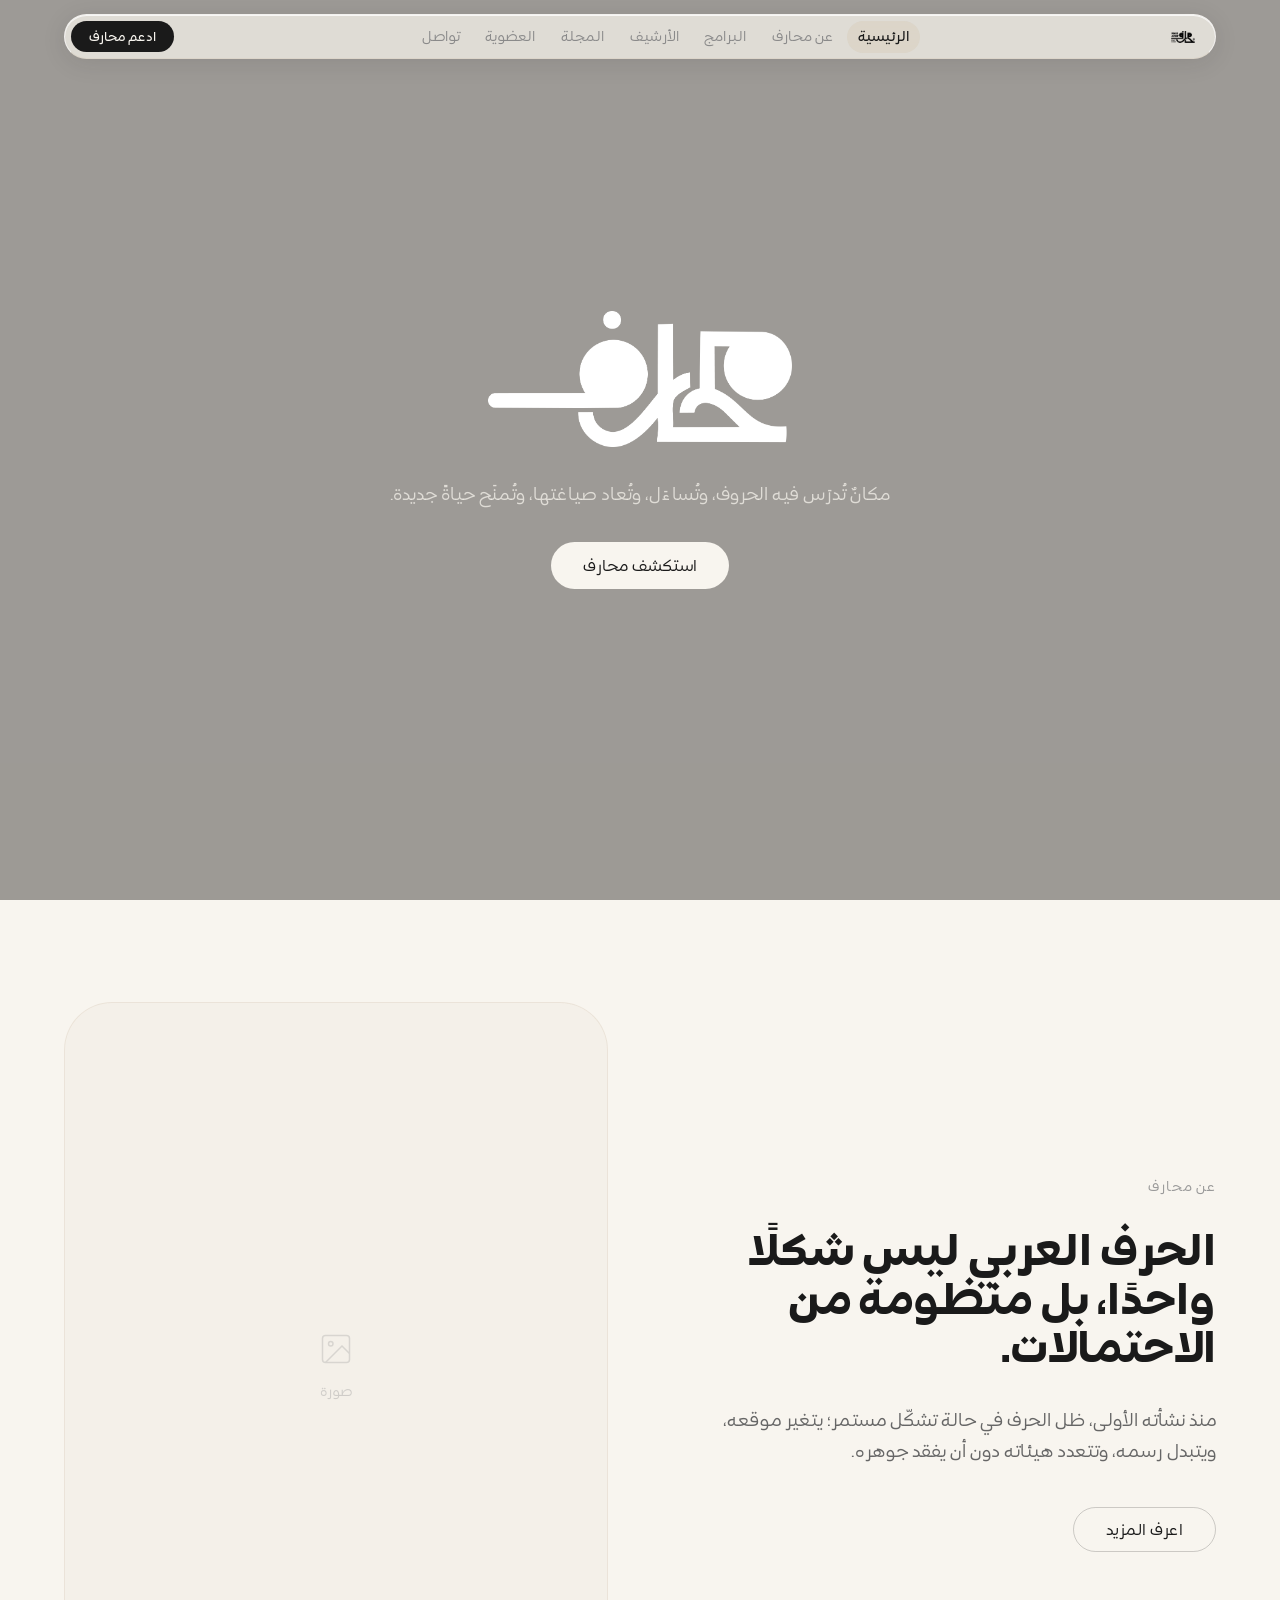
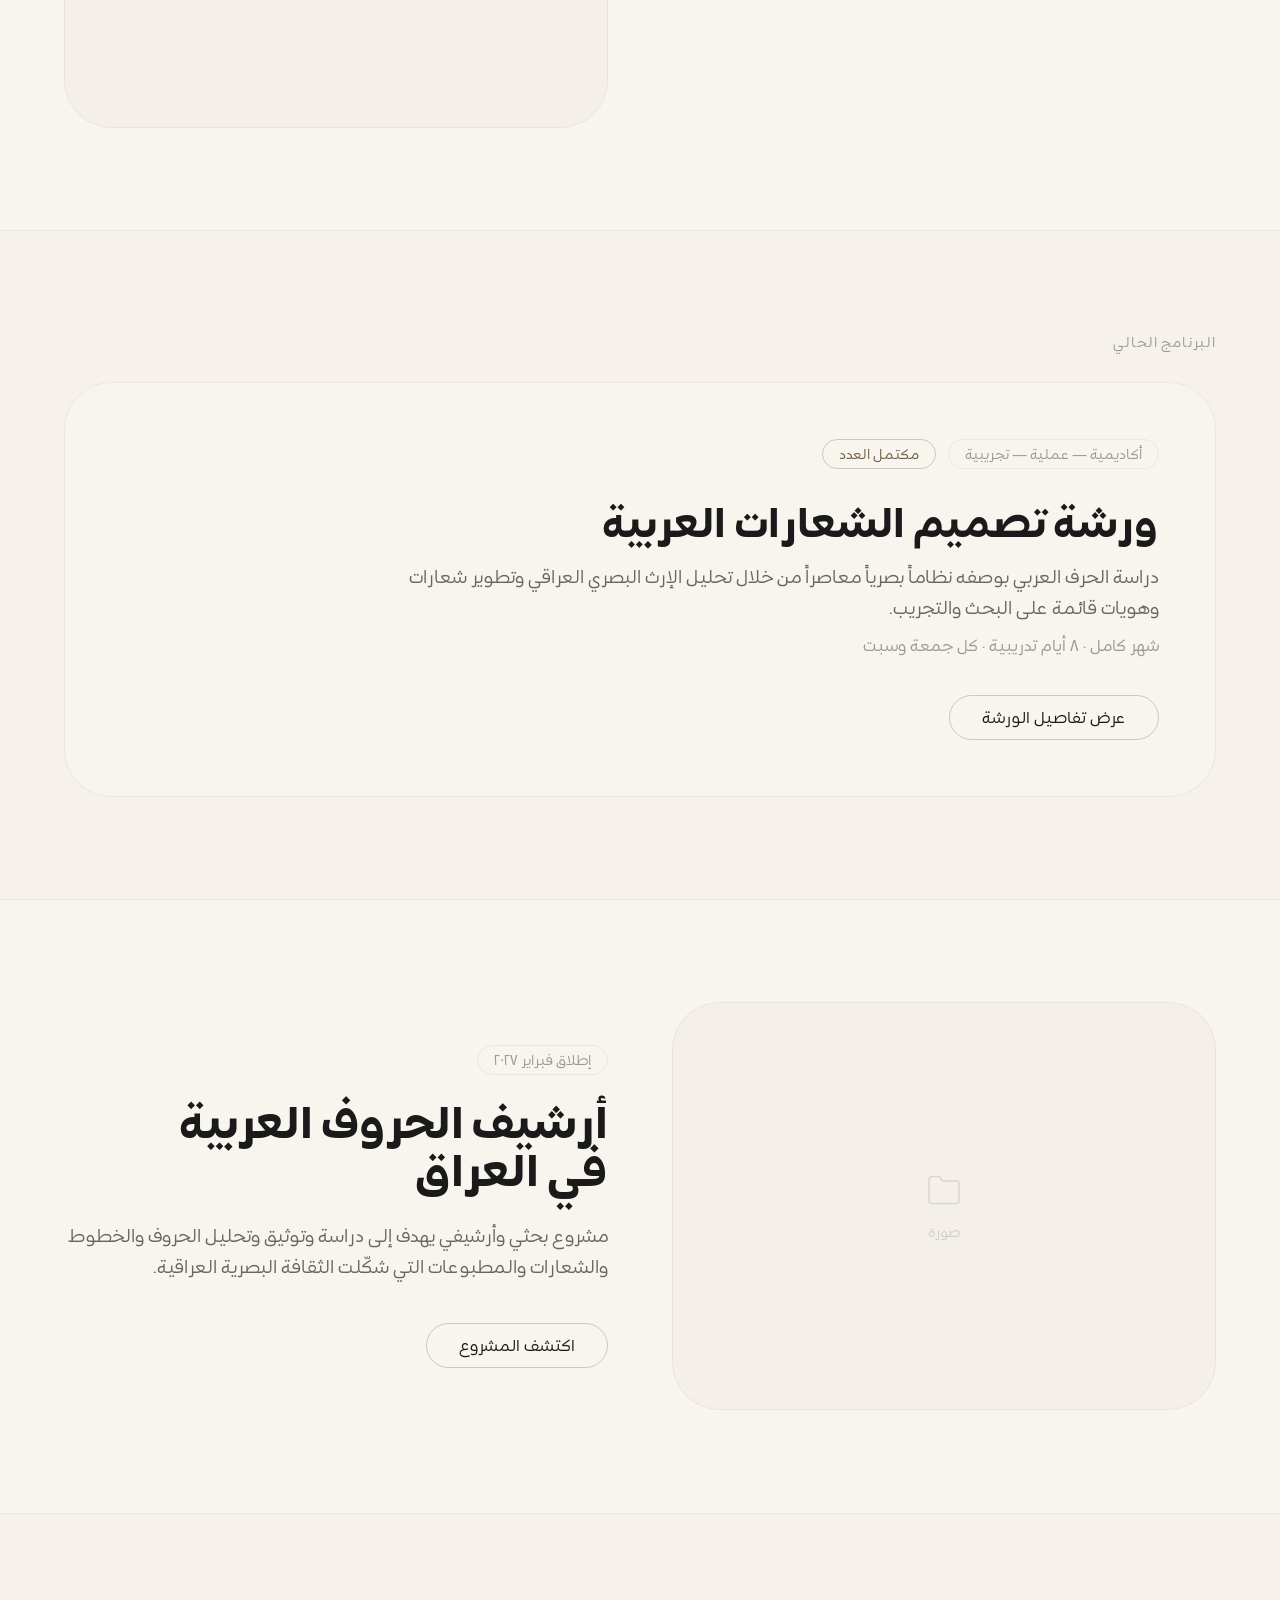
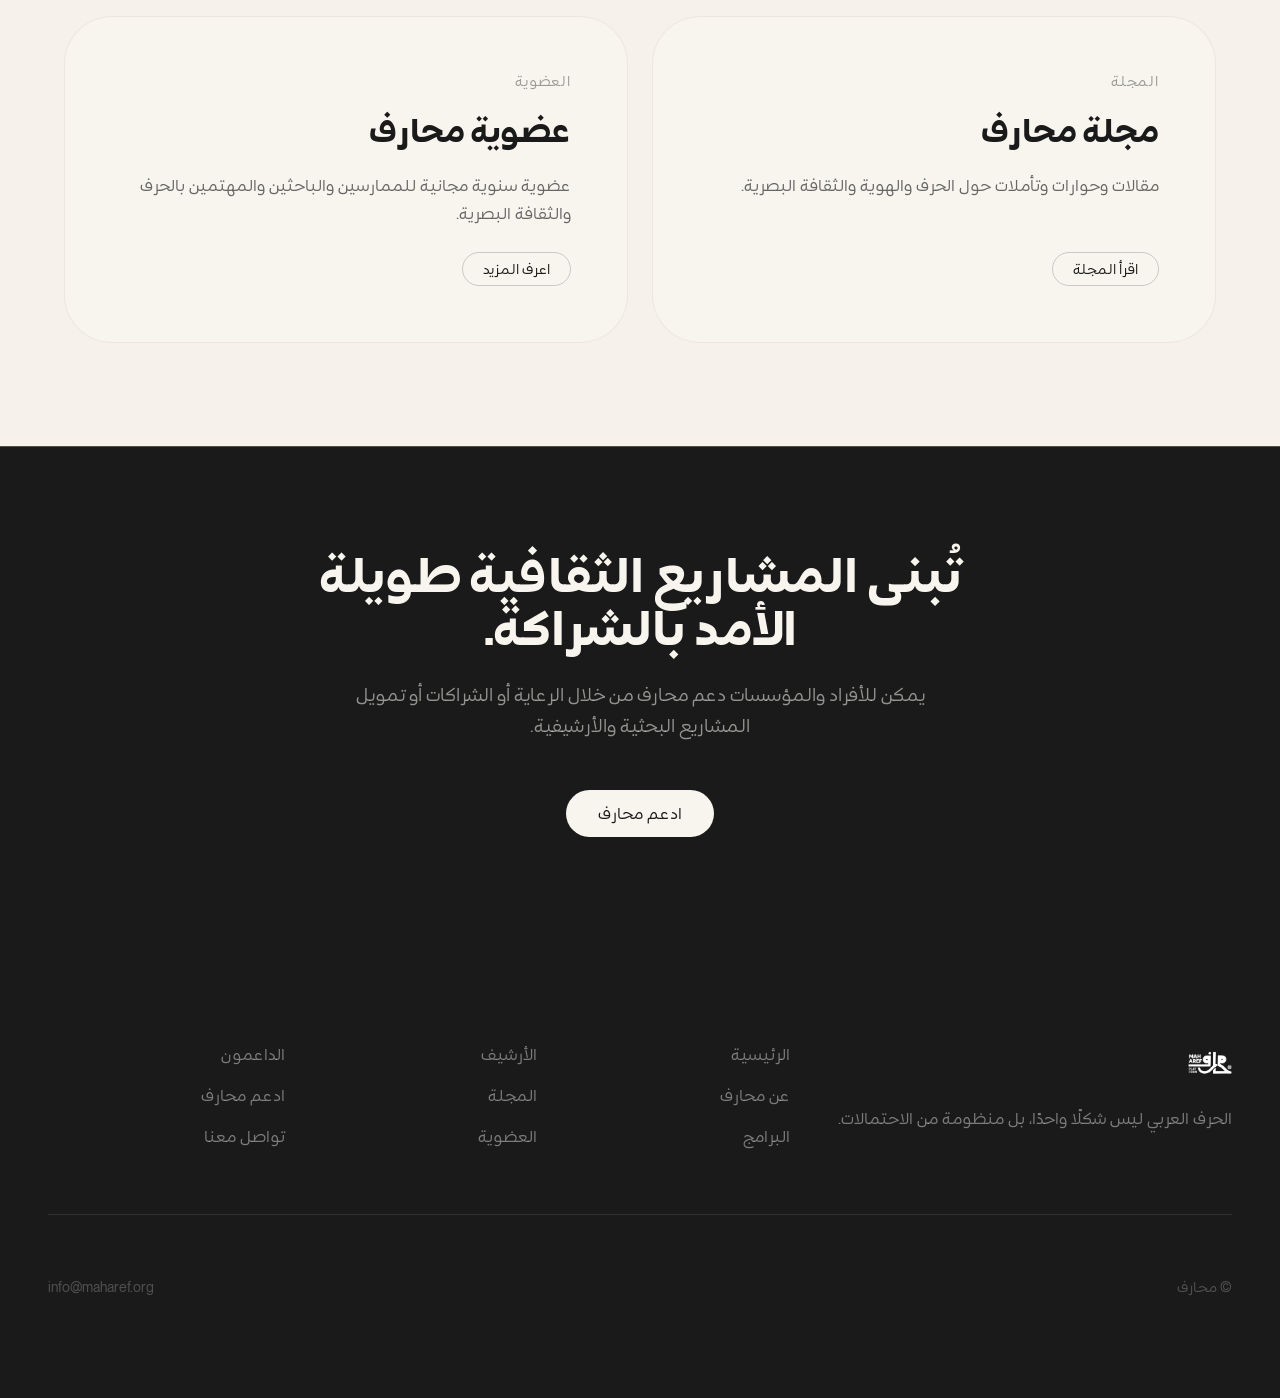
==== index.html @ a053c9e4 "Add files via upload" ====
<!DOCTYPE html>
<html dir="rtl" lang="ar">
<head>
  <meta charset="UTF-8">
  <meta name="viewport" content="width=device-width, initial-scale=1.0">
  <title>محارف — منصة الحرف العربي</title>
  <meta name="description" content="مكانٌ تُدرَس فيه الحروف، وتُساءَل، وتُعاد صياغتها، وتُمنَح حياةً جديدة.">
  <link rel="stylesheet" href="css/styles.css">
</head>
<body>

<!-- Hero -->
<section class="hero">
  <video class="hero-video" autoplay muted loop playsinline>
    <source src="assets/videos/hero.mp4" type="video/mp4">
  </video>
  <div class="hero-overlay"></div>
  <div class="hero-content">
    <div class="hero-logo-wrap animate-fade-in">
      <img id="hero-logo" src="assets/images/logos/Maharf-01.png" alt="محارف">
    </div>
    <p class="hero-slogan animate-fade-in-up anim-delay-1">
      مكانٌ تُدرَس فيه الحروف، وتُساءَل، وتُعاد صياغتها، وتُمنَح حياةً جديدة.
    </p>
    <a href="about.html" class="btn-cream animate-fade-in-up anim-delay-2">استكشف محارف</a>
  </div>
</section>

<main>

  <!-- About preview -->
  <section class="section">
    <div class="container-wide">
      <div class="two-col">
        <div>
          <span class="eyebrow">عن محارف</span>
          <h2 class="section-title" style="font-family:var(--font-display); font-weight:800; color:var(--text-primary); line-height:var(--leading-tight); margin-bottom:2rem; text-wrap:pretty;">
            الحرف العربي ليس شكلًا واحدًا، بل منظومة من الاحتمالات.
          </h2>
          <p style="font-size:var(--text-lg); color:var(--text-secondary); line-height:var(--leading-relaxed); margin-bottom:2.5rem; text-wrap:pretty;">
            منذ نشأته الأولى، ظل الحرف في حالة تشكّل مستمر؛ يتغير موقعه، ويتبدل رسمه، وتتعدد هيئاته دون أن يفقد جوهره.
          </p>
          <a href="about.html" class="btn-outline">اعرف المزيد</a>
        </div>
        <div class="img-ph" style="aspect-ratio:3/4; min-height:300px;">
          <svg width="36" height="36" viewBox="0 0 24 24" fill="none" stroke="currentColor" stroke-width="1"><rect x="3" y="3" width="18" height="18" rx="2"/><circle cx="8.5" cy="8.5" r="1.5"/><polyline points="21 15 16 10 5 21"/></svg>
          <span>صورة</span>
        </div>
      </div>
    </div>
  </section>

  <!-- Current programme -->
  <section class="section section-muted section-border">
    <div class="container-wide">
      <span class="eyebrow">البرنامج الحالي</span>
      <div id="featured-programme" class="card-white">
        <div style="display:flex; flex-wrap:wrap; gap:0.75rem; margin-bottom:2rem;">
          <span class="badge badge-muted">أكاديمية — عملية — تجريبية</span>
          <span class="badge badge-brown prog-badge">مكتمل العدد</span>
        </div>
        <h3 class="prog-title" style="font-family:var(--font-display); font-size:clamp(1.75rem,4vw,2.5rem); font-weight:800; color:var(--text-primary); margin-bottom:1rem; line-height:var(--leading-tight);">
          ورشة تصميم الشعارات العربية
        </h3>
        <p class="prog-desc" style="font-size:var(--text-lg); color:var(--text-secondary); line-height:var(--leading-relaxed); margin-bottom:0.75rem; text-wrap:pretty; max-width:48rem;">
          دراسة الحرف العربي بوصفه نظاماً بصرياً معاصراً من خلال تحليل الإرث البصري العراقي وتطوير شعارات وهويات قائمة على البحث والتجريب.
        </p>
        <p class="prog-meta" style="font-size:var(--text-base); color:var(--text-muted); margin-bottom:2.5rem;">شهر كامل · ٨ أيام تدريبية · كل جمعة وسبت</p>
        <a href="workshop.html" class="btn-outline prog-link">عرض تفاصيل الورشة</a>
      </div>
    </div>
  </section>

  <!-- Archive preview -->
  <section class="section section-border">
    <div class="container-wide">
      <div class="two-col">
        <div class="img-ph" style="aspect-ratio:4/3; min-height:260px;">
          <svg width="36" height="36" viewBox="0 0 24 24" fill="none" stroke="currentColor" stroke-width="1"><path d="M22 19a2 2 0 0 1-2 2H4a2 2 0 0 1-2-2V5a2 2 0 0 1 2-2h5l2 3h9a2 2 0 0 1 2 2z"/></svg>
          <span>صورة</span>
        </div>
        <div>
          <span class="badge badge-muted" style="margin-bottom:1.5rem; display:inline-block;">إطلاق فبراير ٢٠٢٧</span>
          <h2 class="section-title" style="font-family:var(--font-display); font-weight:800; color:var(--text-primary); line-height:var(--leading-tight); margin-bottom:1.5rem; text-wrap:pretty;">
            أرشيف الحروف العربية في العراق
          </h2>
          <p style="font-size:var(--text-lg); color:var(--text-secondary); line-height:var(--leading-relaxed); margin-bottom:2.5rem; text-wrap:pretty;">
            مشروع بحثي وأرشيفي يهدف إلى دراسة وتوثيق وتحليل الحروف والخطوط والشعارات والمطبوعات التي شكّلت الثقافة البصرية العراقية.
          </p>
          <a href="archive.html" class="btn-outline">اكتشف المشروع</a>
        </div>
      </div>
    </div>
  </section>

  <!-- Magazine + Membership -->
  <section class="section section-muted section-border">
    <div class="container-wide">
      <div class="two-col-sm">
        <div class="card-white" style="display:flex; flex-direction:column; gap:1.5rem;">
          <span class="eyebrow" style="margin-bottom:0;">المجلة</span>
          <h3 style="font-family:var(--font-display); font-size:clamp(1.5rem,3vw,2rem); font-weight:800; color:var(--text-primary); line-height:var(--leading-tight);">مجلة محارف</h3>
          <p style="color:var(--text-secondary); line-height:var(--leading-relaxed); flex:1; text-wrap:pretty;">مقالات وحوارات وتأملات حول الحرف والهوية والثقافة البصرية.</p>
          <a href="magazine.html" class="btn-outline-sm" style="align-self:flex-start;">اقرأ المجلة</a>
        </div>
        <div class="card-white" style="display:flex; flex-direction:column; gap:1.5rem;">
          <span class="eyebrow" style="margin-bottom:0;">العضوية</span>
          <h3 style="font-family:var(--font-display); font-size:clamp(1.5rem,3vw,2rem); font-weight:800; color:var(--text-primary); line-height:var(--leading-tight);">عضوية محارف</h3>
          <p style="color:var(--text-secondary); line-height:var(--leading-relaxed); flex:1; text-wrap:pretty;">عضوية سنوية مجانية للممارسين والباحثين والمهتمين بالحرف والثقافة البصرية.</p>
          <a href="membership.html" class="btn-outline-sm" style="align-self:flex-start;">اعرف المزيد</a>
        </div>
      </div>
    </div>
  </section>

  <!-- Support dark CTA -->
  <section class="section section-dark">
    <div class="container-content" style="text-align:center;">
      <h2 style="font-family:var(--font-display); font-size:clamp(2rem,5vw,3rem); font-weight:800; color:var(--color-cream); line-height:var(--leading-tight); margin-bottom:1.5rem; text-wrap:pretty;">
        تُبنى المشاريع الثقافية طويلة الأمد بالشراكة.
      </h2>
      <p style="font-size:var(--text-lg); color:rgba(248,245,239,0.55); line-height:var(--leading-relaxed); margin-bottom:3rem; text-wrap:pretty; max-width:36rem; margin-inline:auto;">
        يمكن للأفراد والمؤسسات دعم محارف من خلال الرعاية أو الشراكات أو تمويل المشاريع البحثية والأرشيفية.
      </p>
      <a href="support.html" class="btn-cream">ادعم محارف</a>
    </div>
  </section>

</main>

<script src="js/nav.js"></script>
<script src="js/home.js"></script>
</body>
</html>
---- css/styles.css ----
/* ─────────────────────────────────────────────
   MAHAREF — styles.css
   Single stylesheet for the entire static site.
───────────────────────────────────────────── */

/* ── FONTS ── */
@font-face {
  font-family: 'PPNMA';
  src: url('../assets/fonts/PPNeueMontrealArabic-Thin.woff2') format('woff2');
  font-weight: 100; font-display: swap;
}
@font-face {
  font-family: 'PPNMA';
  src: url('../assets/fonts/PPNeueMontrealArabic-Light.woff2') format('woff2');
  font-weight: 300; font-display: swap;
}
@font-face {
  font-family: 'PPNMA';
  src: url('../assets/fonts/PPNeueMontrealArabic-Regular.woff2') format('woff2');
  font-weight: 400; font-display: swap;
}
@font-face {
  font-family: 'PPNMA';
  src: url('../assets/fonts/PPNeueMontrealArabic-Medium.woff2') format('woff2');
  font-weight: 500; font-display: swap;
}
@font-face {
  font-family: 'PPNMA';
  src: url('../assets/fonts/PPNeueMontrealArabic-Bold.woff2') format('woff2');
  font-weight: 700; font-display: swap;
}

/* ── TOKENS ── */
:root {
  --color-cream:      #F8F5EF;
  --color-near-black: #1A1A1A;
  --color-brown:      #6E5C43;
  --color-beige:      #D8CCBB;
  --color-olive:      #8A8B74;
  --color-charcoal:   #3A3A3A;
  --color-gray:       #666666;

  --font-display: 'PPNMA', 'Cairo', sans-serif;
  --font-body:    'PPNMA', 'Scheherazade New', sans-serif;
  --font-mono:    'IBM Plex Mono', monospace;

  --text-xs:   0.75rem;
  --text-sm:   0.875rem;
  --text-base: 1rem;
  --text-lg:   1.125rem;
  --text-xl:   1.25rem;
  --text-2xl:  1.5rem;
  --text-3xl:  1.875rem;
  --text-4xl:  2.25rem;

  --leading-tight:   1.1;
  --leading-snug:    1.4;
  --leading-relaxed: 1.75;

  --radius-md:  12px;
  --radius-xl:  20px;
  --radius-2xl: 32px;
  --radius-3xl: 48px;

  --text-primary:   var(--color-near-black);
  --text-secondary: #666666;
  --text-muted:     #999999;

  --bg-page:  var(--color-cream);
  --bg-card:  rgba(216,204,187,0.12);
  --bg-muted: rgba(216,204,187,0.08);

  --border-subtle:  rgba(216,204,187,0.3);
  --border-card:    rgba(216,204,187,0.35);
  --border-default: rgba(26,26,26,0.2);

  --px-page:       clamp(1.5rem, 5vw, 3rem);
  --py-section:    clamp(4rem, 8vw, 8rem);
  --max-w-content: 56rem;
  --max-w-wide:    72rem;
  --max-w-full:    80rem;
}

/* ── RESET ── */
*, *::before, *::after {
  box-sizing: border-box;
  margin: 0;
  padding: 0;
  font-family: 'PPNMA', 'Cairo', sans-serif;
}
html { direction: rtl; scroll-behavior: smooth; }
body {
  background: var(--color-cream);
  color: var(--color-near-black);
  min-height: 100vh;
  -webkit-font-smoothing: antialiased;
}
img { display: block; max-width: 100%; }
a { color: inherit; }
button { font-family: inherit; }

/* ── ANIMATIONS ── */
@keyframes fadeIn {
  from { opacity: 0; }
  to   { opacity: 1; }
}
@keyframes fadeInUp {
  from { opacity: 0; transform: translateY(20px); }
  to   { opacity: 1; transform: translateY(0); }
}
.animate-fade-in    { animation: fadeIn    0.8s ease-out both; }
.animate-fade-in-up { animation: fadeInUp  0.8s ease-out both; }
.anim-delay-1 { animation-delay: 0.2s; }
.anim-delay-2 { animation-delay: 0.4s; }
.anim-delay-3 { animation-delay: 0.6s; }

/* ── NAV ── */
#site-nav {
  position: fixed;
  top: 0; left: 0; right: 0;
  z-index: 500;
  padding: 0.875rem 1.5rem;
  pointer-events: none;
}
.nav-inner {
  max-width: 72rem;
  margin: 0 auto;
  pointer-events: auto;
}
.nav-pill {
  background: rgba(248,245,239,0.72);
  backdrop-filter: blur(28px) saturate(160%);
  -webkit-backdrop-filter: blur(28px) saturate(160%);
  border: 1px solid rgba(255,255,255,0.60);
  border-bottom-color: rgba(216,204,187,0.40);
  border-radius: 9999px;
  padding: 0.35rem 0.4rem;
  display: flex;
  justify-content: space-between;
  align-items: center;
  gap: 0.5rem;
  box-shadow: 0 4px 24px rgba(26,26,26,0.10), inset 0 1px 0 rgba(255,255,255,0.75);
}
.nav-logo-btn {
  background: none;
  border: none;
  cursor: pointer;
  padding: 0.2rem 0.875rem;
  display: flex;
  align-items: center;
  flex-shrink: 0;
  transition: opacity 300ms;
  text-decoration: none;
}
.nav-logo-btn:hover { opacity: 0.65; }
.nav-logo-btn img { height: 1.5rem; width: auto; mix-blend-mode: multiply; }
.nav-links { display: flex; gap: 0.2rem; align-items: center; }
.nav-link {
  background: none;
  border: none;
  cursor: pointer;
  padding: 0.35rem 0.7rem;
  transition: color 200ms ease, background 200ms ease;
  line-height: 1.5;
  text-decoration: none;
  display: inline-block;
  border-radius: 9999px;
  font-size: 0.875rem;
  font-weight: 400;
  color: #8a8a8a;
}
.nav-link:hover { color: var(--color-near-black); }
.nav-link.active {
  color: var(--color-near-black);
  background: rgba(216,204,187,0.48);
  font-weight: 500;
}
.nav-actions { display: flex; align-items: center; gap: 0.375rem; flex-shrink: 0; }
.nav-cta {
  background: var(--color-near-black);
  color: var(--color-cream) !important;
  border: none;
  border-radius: 9999px;
  padding: 0.5rem 1.125rem;
  font-size: 0.8125rem;
  font-weight: 500;
  cursor: pointer;
  transition: background 300ms;
  white-space: nowrap;
  text-decoration: none;
  display: inline-block;
}
.nav-cta:hover { background: var(--color-charcoal); }
.nav-hamburger {
  display: none;
  cursor: pointer;
  background: none;
  border: none;
  padding: 0.5rem;
  flex-direction: column;
  gap: 5px;
  align-items: center;
  justify-content: center;
}
.nav-hamburger span {
  display: block;
  width: 18px;
  height: 1.5px;
  background: var(--color-near-black);
  transition: transform 300ms, opacity 300ms;
}
@media (max-width: 900px) {
  .nav-links { display: none; }
  .nav-cta   { display: none; }
  .nav-hamburger { display: flex; }
}

/* ── MOBILE MENU ── */
#mobile-menu {
  position: fixed;
  inset: 0;
  z-index: 490;
  background: var(--bg-page);
  display: none;
  flex-direction: column;
  padding: 6rem var(--px-page) 3rem;
  overflow-y: auto;
}
#mobile-menu.open { display: flex; }
.mobile-nav-link {
  font-family: var(--font-display);
  font-size: clamp(1.5rem, 5vw, 2rem);
  font-weight: 400;
  color: var(--text-secondary);
  text-decoration: none;
  padding: 0.75rem 0;
  border-bottom: 1px solid var(--border-subtle);
  transition: color 200ms;
  display: block;
}
.mobile-nav-link.active,
.mobile-nav-link:hover { color: var(--text-primary); font-weight: 800; }
.mobile-menu-cta {
  margin-top: 2rem;
  display: inline-block;
  background: var(--color-near-black);
  color: var(--color-cream) !important;
  border-radius: 9999px;
  padding: 0.875rem 2rem;
  font-size: var(--text-base);
  text-decoration: none;
  align-self: flex-start;
}

/* ── LAYOUT ── */
.page-wrap { padding-top: 5rem; }
.section    { padding: var(--py-section) var(--px-page); }
.section + .section      { border-top: 1px solid var(--border-subtle); }
.section-muted           { background: var(--bg-muted); }
.section-dark            { background: var(--color-near-black); }
.section-border          { border-top: 1px solid var(--border-subtle); }
.container-wide    { max-width: var(--max-w-wide);    margin: 0 auto; }
.container-content { max-width: var(--max-w-content); margin: 0 auto; }
.container-full    { max-width: var(--max-w-full);    margin: 0 auto; }

.two-col { display: grid; grid-template-columns: 1fr 1fr; gap: 4rem; align-items: center; }
@media (max-width: 800px) { .two-col { grid-template-columns: 1fr; gap: 2.5rem; } }

.three-col { display: grid; grid-template-columns: repeat(3,1fr); gap: 1.5rem; }
@media (max-width: 900px) { .three-col { grid-template-columns: repeat(2,1fr); } }
@media (max-width: 580px) { .three-col { grid-template-columns: 1fr; } }

.two-col-sm { display: grid; grid-template-columns: repeat(2,1fr); gap: 1.5rem; }
@media (max-width: 620px) { .two-col-sm { grid-template-columns: 1fr; } }

.tags-wrap   { display: flex; flex-wrap: wrap; gap: 0.75rem; }
.footer-cols { display: grid; grid-template-columns: repeat(3,1fr); gap: 1rem; }
@media (max-width: 640px) { .footer-cols { grid-template-columns: repeat(2,1fr); } }

/* ── TYPOGRAPHY HELPERS ── */
.hero-title    { font-size: clamp(4rem,  16vw, 10rem); }
.page-title    { font-size: clamp(2.5rem, 7vw,  4.5rem); }
.section-title { font-size: clamp(1.75rem,4vw,  2.75rem); }
.eyebrow {
  font-size: var(--text-sm);
  color: var(--text-muted);
  letter-spacing: 0.06em;
  margin-bottom: 2rem;
  display: block;
}

/* ── BUTTONS ── */
.btn-primary {
  background: var(--color-near-black);
  color: var(--color-cream);
  border: none;
  border-radius: 9999px;
  padding: 1rem 2.5rem;
  font-size: var(--text-base);
  cursor: pointer;
  transition: background 300ms;
  display: inline-block;
  text-decoration: none;
}
.btn-primary:hover { background: var(--color-charcoal); }

.btn-cream {
  background: var(--color-cream);
  color: var(--color-near-black);
  border: none;
  border-radius: 9999px;
  padding: 0.875rem 2rem;
  font-size: var(--text-base);
  cursor: pointer;
  transition: background 300ms;
  display: inline-block;
  text-decoration: none;
}
.btn-cream:hover { background: var(--color-beige); }

.btn-outline {
  background: none;
  color: var(--text-primary);
  border: 1px solid var(--border-default);
  border-radius: 9999px;
  padding: 0.75rem 2rem;
  font-size: var(--text-base);
  cursor: pointer;
  transition: background 300ms;
  display: inline-block;
  text-decoration: none;
}
.btn-outline:hover { background: var(--bg-card); }

.btn-outline-sm {
  background: none;
  color: var(--text-primary);
  border: 1px solid var(--border-default);
  border-radius: 9999px;
  padding: 0.5rem 1.25rem;
  font-size: var(--text-sm);
  cursor: pointer;
  transition: background 300ms;
  display: inline-block;
  text-decoration: none;
}
.btn-outline-sm:hover { background: var(--bg-card); }

/* ── CARDS ── */
.card {
  background: var(--bg-card);
  border: 1px solid var(--border-card);
  border-radius: var(--radius-3xl);
  padding: 2rem;
  display: flex;
  flex-direction: column;
  gap: 1.5rem;
}
.card-sm {
  background: var(--bg-card);
  border: 1px solid var(--border-card);
  border-radius: var(--radius-xl);
  padding: 1.5rem;
}
.card-white {
  background: var(--color-cream);
  border: 1px solid var(--border-card);
  border-radius: var(--radius-3xl);
  padding: clamp(2rem,5vw,3.5rem);
}

/* ── TAGS / BADGES ── */
.tag {
  background: var(--bg-card);
  border: 1px solid var(--border-card);
  border-radius: 9999px;
  padding: 0.5rem 1.25rem;
  font-size: var(--text-base);
  color: var(--text-primary);
  display: inline-block;
}
.badge {
  border: 1px solid var(--border-card);
  border-radius: 9999px;
  padding: 0.375rem 1rem;
  font-size: var(--text-sm);
  display: inline-block;
}
.badge-brown  { color: var(--color-brown);  border-color: rgba(110,92,67,0.3); }
.badge-muted  { color: var(--text-muted); }

/* ── IMAGE PLACEHOLDER ── */
.img-ph {
  background: var(--bg-card);
  border: 1px solid var(--border-card);
  border-radius: var(--radius-3xl);
  display: flex;
  flex-direction: column;
  align-items: center;
  justify-content: center;
  gap: 1rem;
  color: var(--text-muted);
}
.img-ph svg   { opacity: 0.3; }
.img-ph span  { font-size: var(--text-sm); opacity: 0.4; }

/* ── FORMS ── */
.form-label {
  display: block;
  font-size: var(--text-sm);
  color: var(--text-muted);
  margin-bottom: 0.5rem;
}
.form-input,
.form-textarea {
  width: 100%;
  background: transparent;
  border: 1px solid var(--border-default);
  border-radius: var(--radius-md);
  padding: 0.875rem 1rem;
  font-size: var(--text-base);
  color: var(--text-primary);
  outline: none;
  transition: border-color 300ms, box-shadow 300ms;
}
.form-input:focus,
.form-textarea:focus {
  border-color: var(--color-brown);
  box-shadow: 0 0 0 3px rgba(110,92,67,0.12);
}
.form-textarea { resize: vertical; }
.form-input[type="email"] { direction: ltr; text-align: right; }
.form-group { display: flex; flex-direction: column; gap: 1.5rem; }
.form-error {
  font-size: var(--text-sm);
  color: #c0392b;
  margin-top: 0.5rem;
}
.form-success {
  background: var(--bg-card);
  border: 1px solid var(--border-card);
  border-radius: var(--radius-3xl);
  padding: 3rem;
  text-align: center;
}

/* ── BACK LINK ── */
.back-link {
  font-size: var(--text-sm);
  color: var(--text-muted);
  background: none;
  border: none;
  cursor: pointer;
  margin-bottom: 2.5rem;
  padding: 0;
  display: inline-flex;
  align-items: center;
  gap: 0.5rem;
  transition: color 300ms;
  text-decoration: none;
}
.back-link:hover { color: var(--text-primary); }

/* ── FOOTER ── */
#site-footer {
  background: var(--color-near-black);
  color: var(--color-cream);
  padding: var(--py-section) var(--px-page);
}
.footer-link {
  font-size: var(--text-base);
  color: rgba(248,245,239,0.45);
  text-decoration: none;
  display: block;
  transition: color 200ms;
  padding: 0.25rem 0;
}
.footer-link:hover { color: var(--color-cream); }

/* ── CONTENT LOADING STATES ── */
.skeleton {
  background: linear-gradient(90deg, var(--bg-card) 25%, rgba(216,204,187,0.25) 50%, var(--bg-card) 75%);
  background-size: 200% 100%;
  animation: skeleton-shimmer 1.5s infinite;
  border-radius: var(--radius-md);
}
@keyframes skeleton-shimmer {
  0%   { background-position: 200% 0; }
  100% { background-position: -200% 0; }
}
.content-empty {
  padding: 4rem 0;
  text-align: center;
  color: var(--text-muted);
  font-size: var(--text-lg);
}

/* ── HERO ── */
.hero {
  position: relative;
  width: 100%;
  height: 100svh;
  min-height: 420px;
  overflow: hidden;
}
.hero-video {
  position: absolute;
  inset: 0;
  width: 100%;
  height: 100%;
  object-fit: cover;
  z-index: 0;
}
.hero-overlay {
  position: absolute;
  inset: 0;
  background: rgba(8,6,4,0.38);
  z-index: 1;
}
.hero-content {
  position: relative;
  z-index: 2;
  height: 100%;
  display: flex;
  flex-direction: column;
  align-items: center;
  justify-content: center;
  text-align: center;
  padding: var(--px-page);
  gap: 2rem;
}
.hero-logo-wrap {
  height: clamp(4rem, 13vw, 8.5rem);
  display: flex;
  align-items: center;
  justify-content: center;
}
.hero-logo-wrap img {
  max-height: 100%;
  max-width: min(82vw, 32rem);
  object-fit: contain;
  filter: invert(1);
  mix-blend-mode: screen;
  transition: opacity 200ms ease;
}
.hero-slogan {
  font-size: clamp(0.9rem, 2vw, 1.1rem);
  color: rgba(248,245,239,0.72);
  max-width: 32rem;
  line-height: var(--leading-relaxed);
  text-wrap: pretty;
}

/* ── JOURNAL / ARCHIVE CARDS ── */
.journal-card {
  background: var(--bg-card);
  border: 1px solid var(--border-card);
  border-radius: var(--radius-3xl);
  padding: 2rem;
  display: flex;
  flex-direction: column;
  gap: 1rem;
  transition: border-color 300ms;
  text-decoration: none;
  color: inherit;
}
.journal-card:hover { border-color: rgba(216,204,187,0.7); }
.journal-card-title {
  font-family: var(--font-display);
  font-size: var(--text-2xl);
  font-weight: 800;
  color: var(--text-primary);
  line-height: var(--leading-tight);
}
.journal-card-excerpt {
  font-size: var(--text-base);
  color: var(--text-secondary);
  line-height: var(--leading-relaxed);
}
.journal-card-meta {
  font-size: var(--text-sm);
  color: var(--text-muted);
  margin-top: auto;
}
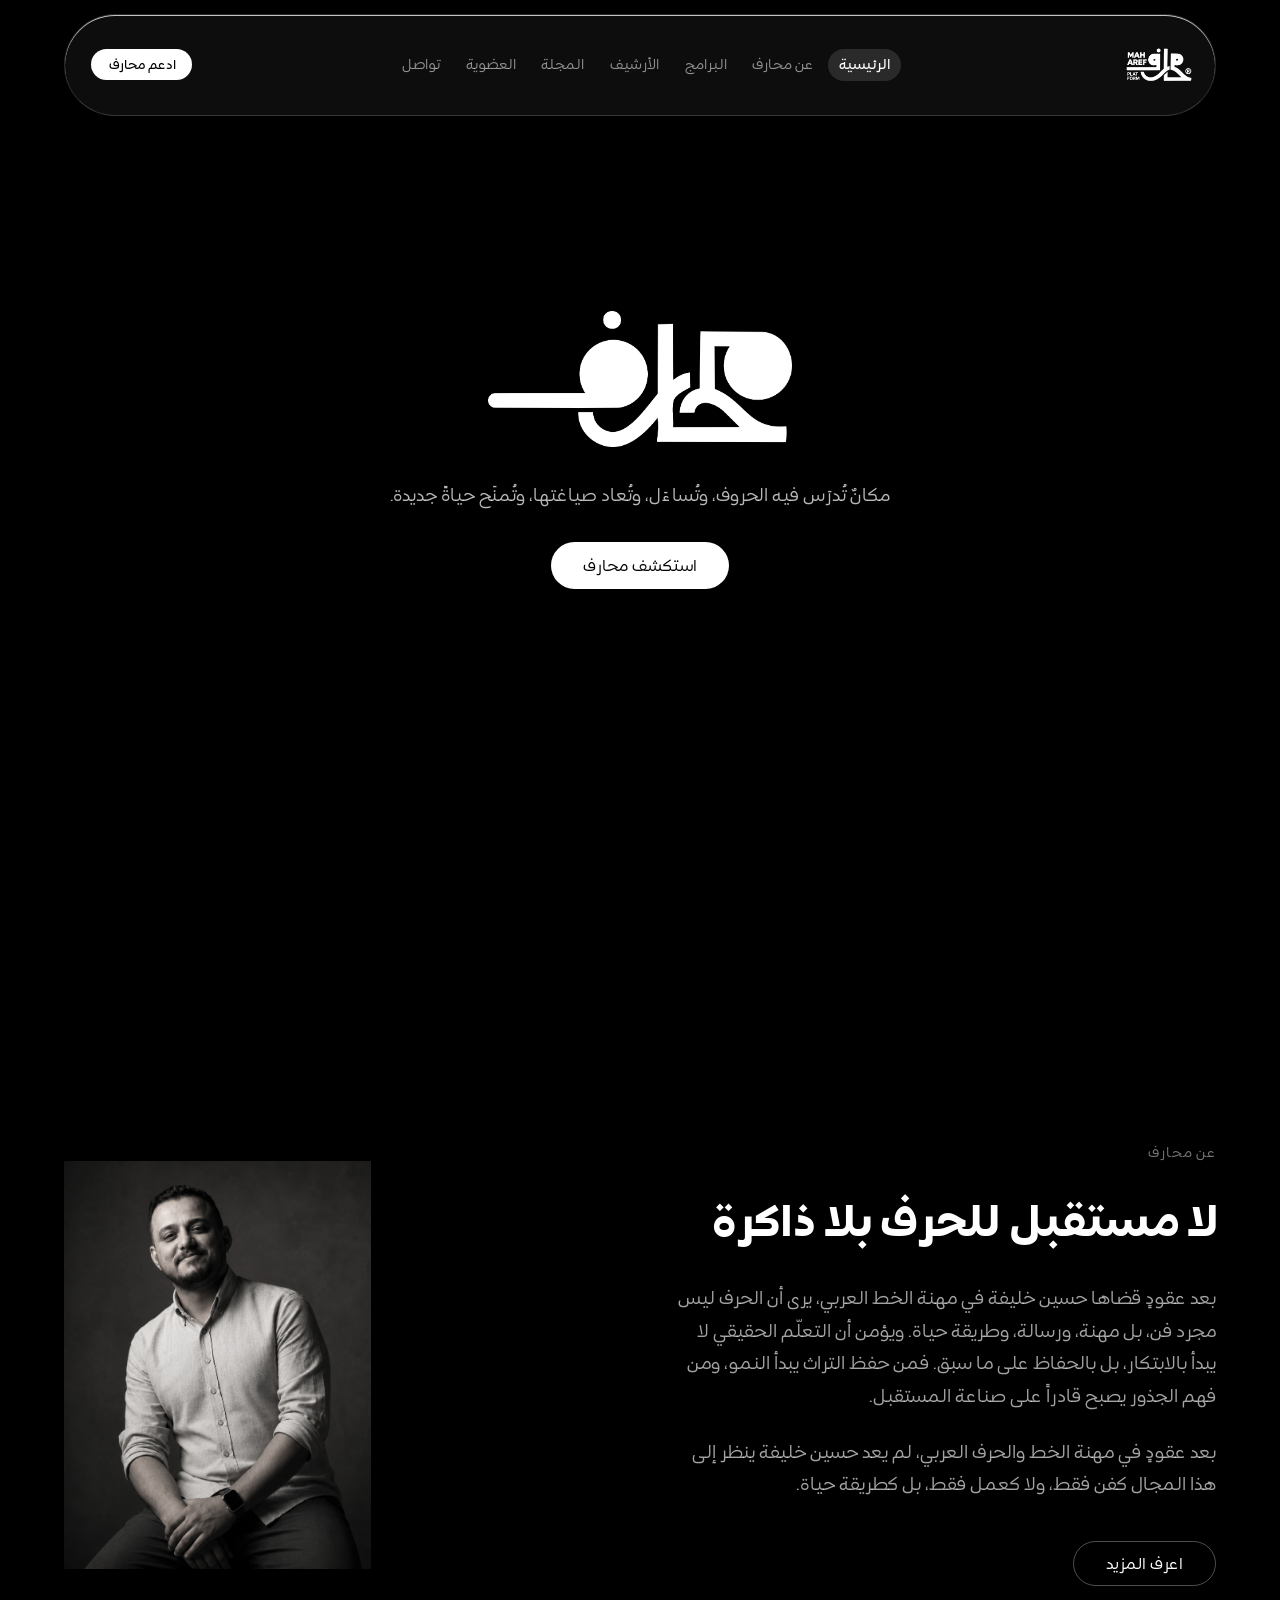
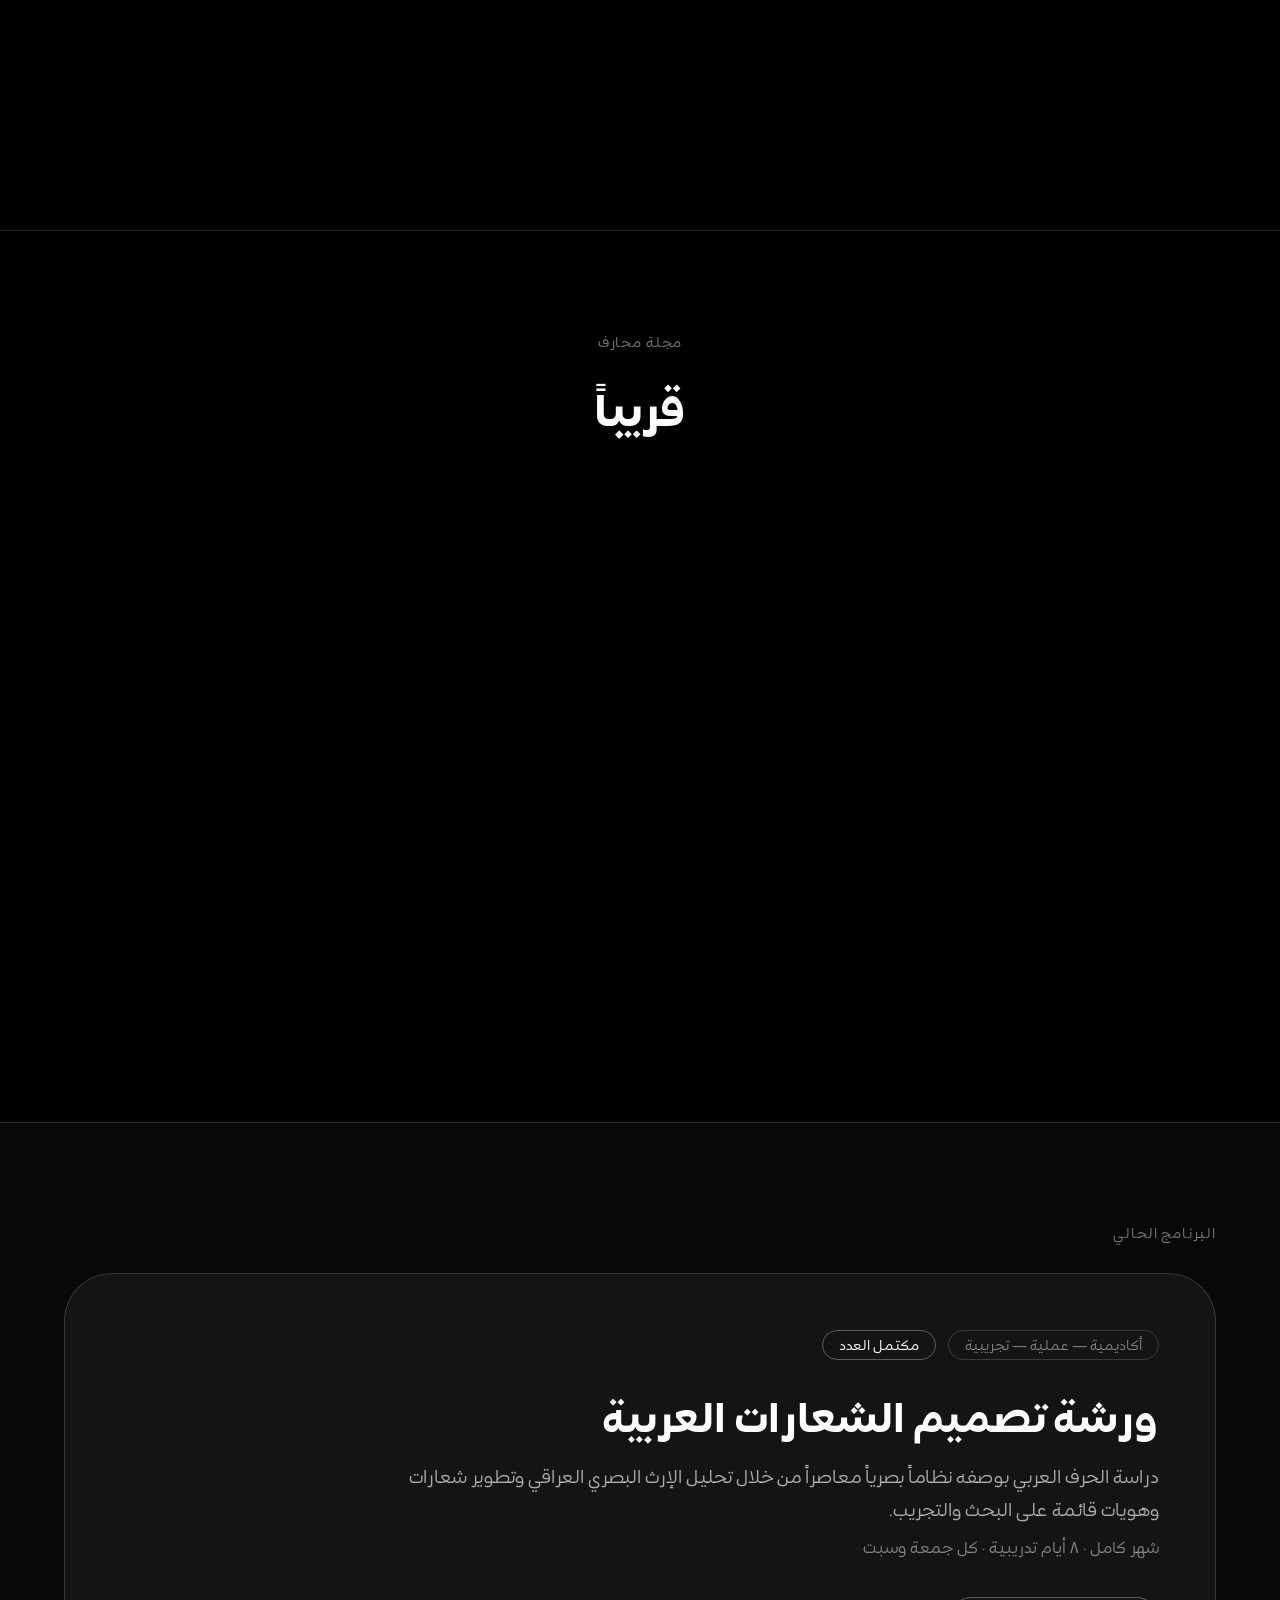
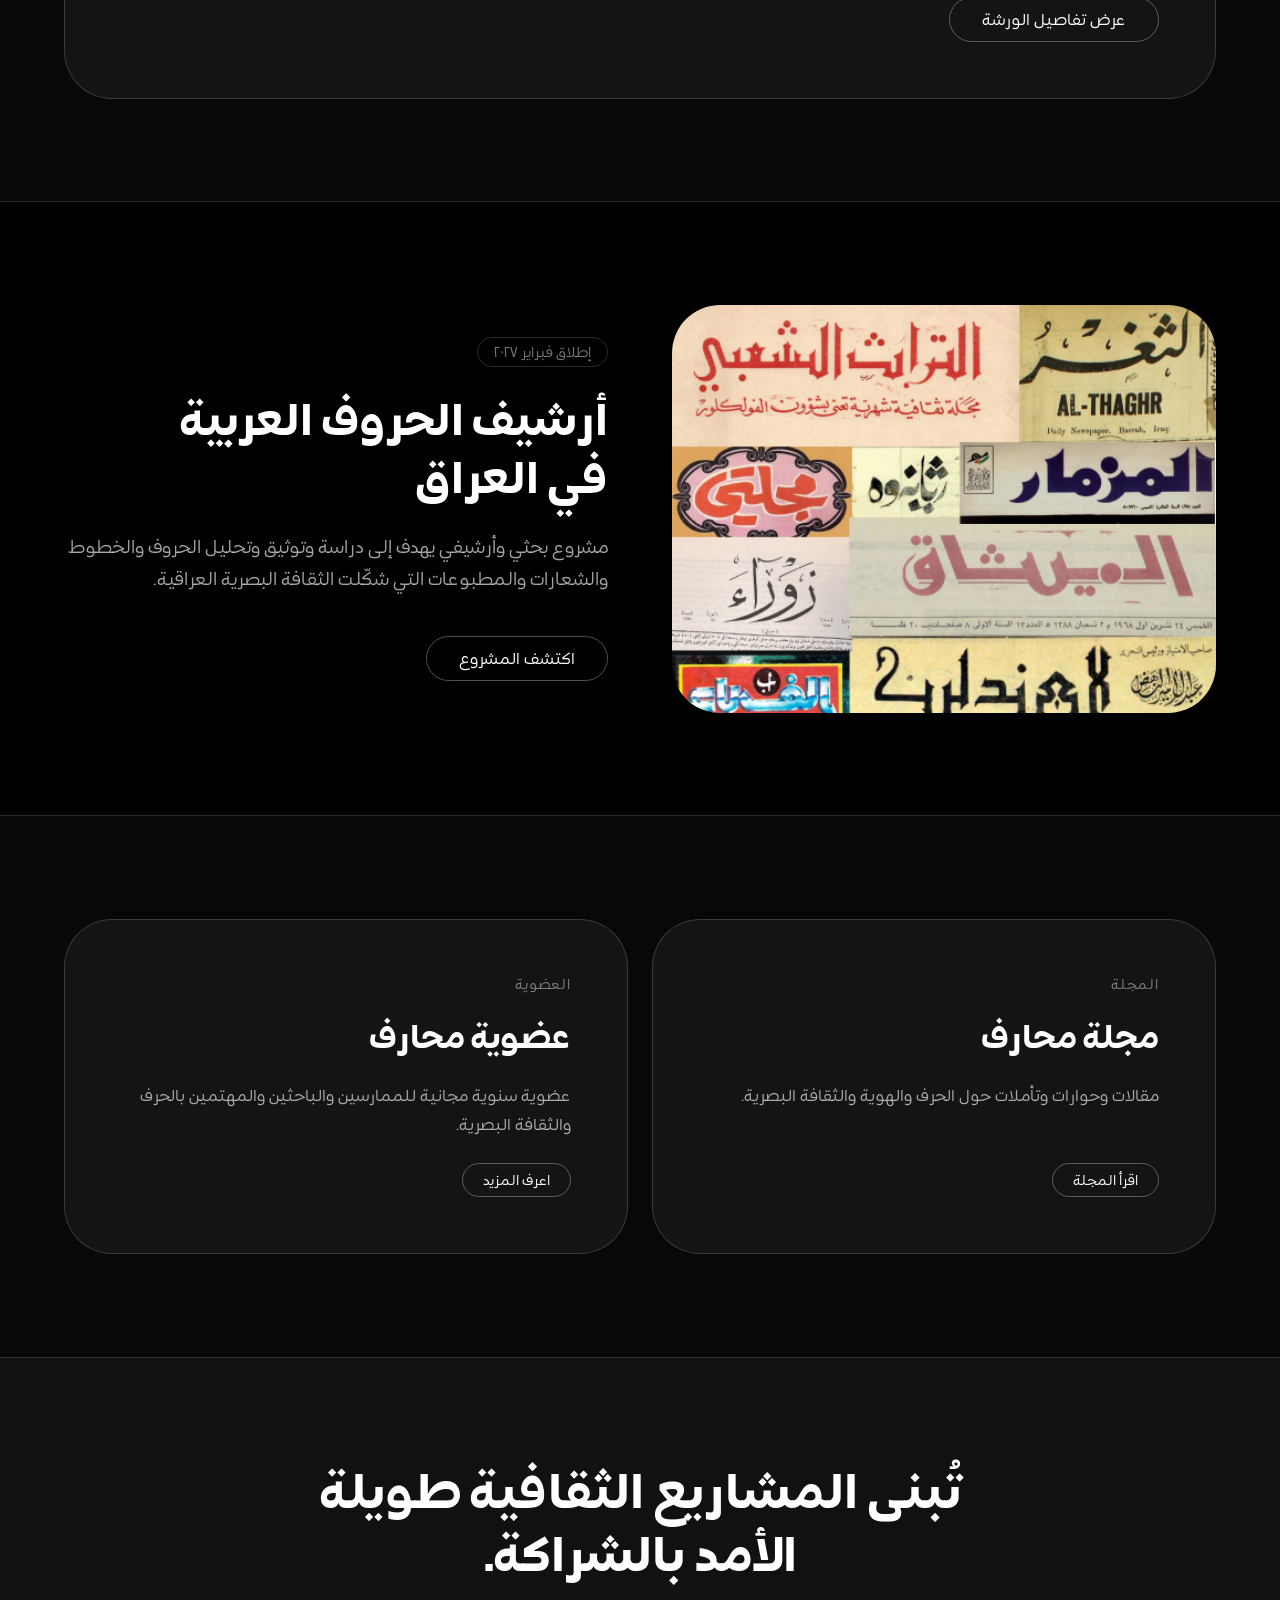
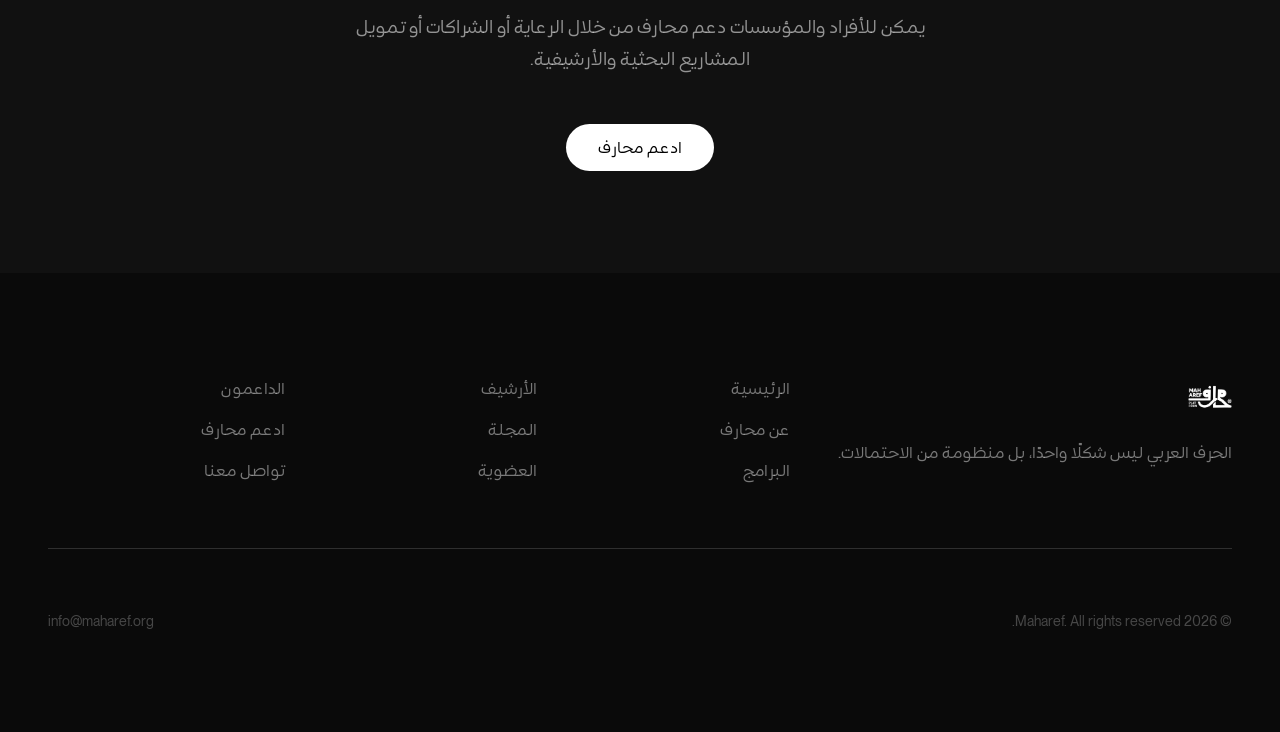
==== commit f46c2e2b: "Add files via upload" ====
--- a/index.html
+++ b/index.html
@@ -35,17 +35,34 @@
         <div>
           <span class="eyebrow">عن محارف</span>
           <h2 class="section-title" style="font-family:var(--font-display); font-weight:800; color:var(--text-primary); line-height:var(--leading-tight); margin-bottom:2rem; text-wrap:pretty;">
-            الحرف العربي ليس شكلًا واحدًا، بل منظومة من الاحتمالات.
+            لا مستقبل للحرف بلا ذاكرة
           </h2>
+          <p style="font-size:var(--text-lg); color:var(--text-secondary); line-height:var(--leading-relaxed); margin-bottom:1.5rem; text-wrap:pretty;">
+            بعد عقودٍ قضاها حسين خليفة في مهنة الخط العربي، يرى أن الحرف ليس مجرد فن، بل مهنة، ورسالة، وطريقة حياة. ويؤمن أن التعلّم الحقيقي لا يبدأ بالابتكار، بل بالحفاظ على ما سبق. فمن حفظ التراث يبدأ النمو، ومن فهم الجذور يصبح قادراً على صناعة المستقبل.
+          </p>
           <p style="font-size:var(--text-lg); color:var(--text-secondary); line-height:var(--leading-relaxed); margin-bottom:2.5rem; text-wrap:pretty;">
-            منذ نشأته الأولى، ظل الحرف في حالة تشكّل مستمر؛ يتغير موقعه، ويتبدل رسمه، وتتعدد هيئاته دون أن يفقد جوهره.
+            بعد عقودٍ في مهنة الخط والحرف العربي، لم يعد حسين خليفة ينظر إلى هذا المجال كفن فقط، ولا كعمل فقط، بل كطريقة حياة.
           </p>
           <a href="about.html" class="btn-outline">اعرف المزيد</a>
         </div>
-        <div class="img-ph" style="aspect-ratio:3/4; min-height:300px;">
-          <svg width="36" height="36" viewBox="0 0 24 24" fill="none" stroke="currentColor" stroke-width="1"><rect x="3" y="3" width="18" height="18" rx="2"/><circle cx="8.5" cy="8.5" r="1.5"/><polyline points="21 15 16 10 5 21"/></svg>
-          <span>صورة</span>
+        <div style="aspect-ratio:3/4; min-height:300px; border-radius:var(--radius-3xl); overflow:hidden; display:flex; align-items:center; justify-content:flex-start; direction:ltr;">
+          <img src="assets/images/hussein-khalifa.png" alt="حسين خليفة" style="width: 307px; height: 100%; object-fit: scale-down; border-radius: 187px">
         </div>
+      </div>
+    </div>
+  </section>
+
+  <!-- Magazine teaser video -->
+  <section class="section section-border">
+    <div class="container-wide" style="text-align:center;">
+      <span class="eyebrow">مجلة محارف</span>
+      <h2 class="section-title" style="font-family:var(--font-display); font-weight:800; color:var(--text-primary); line-height:var(--leading-tight); margin-bottom:2.5rem; text-wrap:pretty;">
+        قريباً
+      </h2>
+      <div style="aspect-ratio:16/9; max-width:60rem; margin:0 auto; border-radius:var(--radius-3xl); overflow:hidden; background:#000;">
+        <video autoplay muted loop playsinline style="width:100%; height:100%; object-fit:cover; display:block;">
+          <source src="assets/videos/magazine-soon.mp4" type="video/mp4">
+        </video>
       </div>
     </div>
   </section>
@@ -75,9 +92,8 @@
   <section class="section section-border">
     <div class="container-wide">
       <div class="two-col">
-        <div class="img-ph" style="aspect-ratio:4/3; min-height:260px;">
-          <svg width="36" height="36" viewBox="0 0 24 24" fill="none" stroke="currentColor" stroke-width="1"><path d="M22 19a2 2 0 0 1-2 2H4a2 2 0 0 1-2-2V5a2 2 0 0 1 2-2h5l2 3h9a2 2 0 0 1 2 2z"/></svg>
-          <span>صورة</span>
+        <div style="aspect-ratio:4/3; min-height:260px; border-radius:var(--radius-3xl); overflow:hidden;">
+          <img src="assets/images/archive-preview.png" alt="أرشيف الحروف العربية في العراق — مجموعة من العناوين والمطبوعات العراقية" style="width:100%; height:100%; object-fit:cover;">
         </div>
         <div>
           <span class="badge badge-muted" style="margin-bottom:1.5rem; display:inline-block;">إطلاق فبراير ٢٠٢٧</span>
@@ -119,7 +135,7 @@
       <h2 style="font-family:var(--font-display); font-size:clamp(2rem,5vw,3rem); font-weight:800; color:var(--color-cream); line-height:var(--leading-tight); margin-bottom:1.5rem; text-wrap:pretty;">
         تُبنى المشاريع الثقافية طويلة الأمد بالشراكة.
       </h2>
-      <p style="font-size:var(--text-lg); color:rgba(248,245,239,0.55); line-height:var(--leading-relaxed); margin-bottom:3rem; text-wrap:pretty; max-width:36rem; margin-inline:auto;">
+      <p style="font-size:var(--text-lg); color:rgba(255,255,255,0.55); line-height:var(--leading-relaxed); margin-bottom:3rem; text-wrap:pretty; max-width:36rem; margin-inline:auto;">
         يمكن للأفراد والمؤسسات دعم محارف من خلال الرعاية أو الشراكات أو تمويل المشاريع البحثية والأرشيفية.
       </p>
       <a href="support.html" class="btn-cream">ادعم محارف</a>
@@ -132,3 +148,24 @@
 <script src="js/home.js"></script>
 </body>
 </html>
+
+<style id="__om-edit-overrides">
+#site-nav .nav-actions >:is(h1,h2,h3,h4,h5,h6,p,li,dt,dd,blockquote,figcaption,label,span,a,em,strong,small,td,th,caption) { padding: 8px 16px 8px 18px !important }
+#site-nav .nav-actions >:is(h1,h2,h3,h4,h5,h6,p,li,dt,dd,blockquote,figcaption,label,span,a,em,strong,small,td,th,caption) { margin: 0px -6px 0px 0px !important }
+#site-nav .nav-actions >:is(h1,h2,h3,h4,h5,h6,p,li,dt,dd,blockquote,figcaption,label,span,a,em,strong,small,td,th,caption) { margin: 0px -12px 0px 0px !important }
+#site-nav .nav-actions >:is(h1,h2,h3,h4,h5,h6,p,li,dt,dd,blockquote,figcaption,label,span,a,em,strong,small,td,th,caption) { margin: 0px -12px 0px 31px !important }
+#site-nav .nav-actions >:is(h1,h2,h3,h4,h5,h6,p,li,dt,dd,blockquote,figcaption,label,span,a,em,strong,small,td,th,caption) { margin: 0px -12px 0px 35px !important }
+#site-nav .nav-actions >:is(h1,h2,h3,h4,h5,h6,p,li,dt,dd,blockquote,figcaption,label,span,a,em,strong,small,td,th,caption) { margin: 0px -12px 0px -7px !important }
+#site-nav .nav-actions >:is(h1,h2,h3,h4,h5,h6,p,li,dt,dd,blockquote,figcaption,label,span,a,em,strong,small,td,th,caption) { margin: 0px -12px 0px 15px !important }
+#site-nav .nav-actions >:is(h1,h2,h3,h4,h5,h6,p,li,dt,dd,blockquote,figcaption,label,span,a,em,strong,small,td,th,caption) { margin: 0px -12px 0px 17px !important }
+#site-nav :is(h1,h2,h3,h4,h5,h6,p,li,dt,dd,blockquote,figcaption,label,span,a,em,strong,small,td,th,caption) >:is(img,video) { width: 62px !important }
+#site-nav :is(h1,h2,h3,h4,h5,h6,p,li,dt,dd,blockquote,figcaption,label,span,a,em,strong,small,td,th,caption) >:is(img,video) { width: 65px !important }
+#site-nav :is(h1,h2,h3,h4,h5,h6,p,li,dt,dd,blockquote,figcaption,label,span,a,em,strong,small,td,th,caption) >:is(img,video) { width: 53px !important }
+#site-nav :is(h1,h2,h3,h4,h5,h6,p,li,dt,dd,blockquote,figcaption,label,span,a,em,strong,small,td,th,caption) >:is(img,video) { object-fit: fill !important }
+#site-nav :is(h1,h2,h3,h4,h5,h6,p,li,dt,dd,blockquote,figcaption,label,span,a,em,strong,small,td,th,caption) >:is(img,video) { object-fit: none !important }
+#site-nav :is(h1,h2,h3,h4,h5,h6,p,li,dt,dd,blockquote,figcaption,label,span,a,em,strong,small,td,th,caption) >:is(img,video) { object-fit: cover !important }
+#site-nav :is(h1,h2,h3,h4,h5,h6,p,li,dt,dd,blockquote,figcaption,label,span,a,em,strong,small,td,th,caption) >:is(img,video) { width: 55px !important }
+#site-nav :is(h1,h2,h3,h4,h5,h6,p,li,dt,dd,blockquote,figcaption,label,span,a,em,strong,small,td,th,caption) >:is(img,video) { height: 5px !important }
+#site-nav :is(h1,h2,h3,h4,h5,h6,p,li,dt,dd,blockquote,figcaption,label,span,a,em,strong,small,td,th,caption) >:is(img,video) { width: 66px !important }
+#site-nav :is(h1,h2,h3,h4,h5,h6,p,li,dt,dd,blockquote,figcaption,label,span,a,em,strong,small,td,th,caption) >:is(img,video) { height: 66px !important }
+</style>
--- a/css/styles.css
+++ b/css/styles.css
@@ -32,13 +32,13 @@
 
 /* ── TOKENS ── */
 :root {
-  --color-cream:      #F8F5EF;
-  --color-near-black: #1A1A1A;
-  --color-brown:      #6E5C43;
-  --color-beige:      #D8CCBB;
-  --color-olive:      #8A8B74;
-  --color-charcoal:   #3A3A3A;
-  --color-gray:       #666666;
+  --color-cream:      #FFFFFF;
+  --color-near-black: #000000;
+  --color-brown:      #000000;
+  --color-beige:      #000000;
+  --color-olive:      #000000;
+  --color-charcoal:   #000000;
+  --color-gray:       #000000;
 
   --font-display: 'PPNMA', 'Cairo', sans-serif;
   --font-body:    'PPNMA', 'Scheherazade New', sans-serif;
@@ -53,26 +53,26 @@
   --text-3xl:  1.875rem;
   --text-4xl:  2.25rem;
 
-  --leading-tight:   1.1;
-  --leading-snug:    1.4;
-  --leading-relaxed: 1.75;
+  --leading-tight:   1.32;
+  --leading-snug:    1.5;
+  --leading-relaxed: 1.8;
 
   --radius-md:  12px;
   --radius-xl:  20px;
   --radius-2xl: 32px;
   --radius-3xl: 48px;
 
-  --text-primary:   var(--color-near-black);
-  --text-secondary: #666666;
-  --text-muted:     #999999;
-
-  --bg-page:  var(--color-cream);
-  --bg-card:  rgba(216,204,187,0.12);
-  --bg-muted: rgba(216,204,187,0.08);
-
-  --border-subtle:  rgba(216,204,187,0.3);
-  --border-card:    rgba(216,204,187,0.35);
-  --border-default: rgba(26,26,26,0.2);
+  --text-primary:   #FFFFFF;
+  --text-secondary: rgba(255,255,255,0.64);
+  --text-muted:     rgba(255,255,255,0.46);
+
+  --bg-page:  #000000;
+  --bg-card:  rgba(255,255,255,0.05);
+  --bg-muted: rgba(255,255,255,0.03);
+
+  --border-subtle:  rgba(255,255,255,0.14);
+  --border-card:    rgba(255,255,255,0.16);
+  --border-default: rgba(255,255,255,0.30);
 
   --px-page:       clamp(1.5rem, 5vw, 3rem);
   --py-section:    clamp(4rem, 8vw, 8rem);
@@ -90,8 +90,8 @@
 }
 html { direction: rtl; scroll-behavior: smooth; }
 body {
-  background: var(--color-cream);
-  color: var(--color-near-black);
+  background: #000000;
+  color: #FFFFFF;
   min-height: 100vh;
   -webkit-font-smoothing: antialiased;
 }
@@ -128,18 +128,18 @@
   pointer-events: auto;
 }
 .nav-pill {
-  background: rgba(248,245,239,0.72);
-  backdrop-filter: blur(28px) saturate(160%);
-  -webkit-backdrop-filter: blur(28px) saturate(160%);
-  border: 1px solid rgba(255,255,255,0.60);
-  border-bottom-color: rgba(216,204,187,0.40);
-  border-radius: 9999px;
-  padding: 0.35rem 0.4rem;
+  background: rgba(18,18,18,0.72);
+  backdrop-filter: blur(28px) saturate(120%);
+  -webkit-backdrop-filter: blur(28px) saturate(120%);
+  border: 1px solid rgba(255,255,255,0.12);
+  border-bottom-color: rgba(255,255,255,0.18);
+  border-radius: 9999px;
+  padding: 0.85rem 0.55rem;
   display: flex;
   justify-content: space-between;
   align-items: center;
   gap: 0.5rem;
-  box-shadow: 0 4px 24px rgba(26,26,26,0.10), inset 0 1px 0 rgba(255,255,255,0.75);
+  box-shadow: 0 4px 24px rgba(0,0,0,0.10), inset 0 1px 0 rgba(255,255,255,0.75);
 }
 .nav-logo-btn {
   background: none;
@@ -153,7 +153,7 @@
   text-decoration: none;
 }
 .nav-logo-btn:hover { opacity: 0.65; }
-.nav-logo-btn img { height: 1.5rem; width: auto; mix-blend-mode: multiply; }
+.nav-logo-btn img { height: 3rem; width: auto; filter: invert(1); }
 .nav-links { display: flex; gap: 0.2rem; align-items: center; }
 .nav-link {
   background: none;
@@ -167,18 +167,19 @@
   border-radius: 9999px;
   font-size: 0.875rem;
   font-weight: 400;
-  color: #8a8a8a;
-}
-.nav-link:hover { color: var(--color-near-black); }
+  color: rgba(255,255,255,0.55);
+}
+.nav-link:hover { color: #FFFFFF; }
 .nav-link.active {
-  color: var(--color-near-black);
-  background: rgba(216,204,187,0.48);
+  color: #FFFFFF;
+  background: rgba(255,255,255,0.12);
   font-weight: 500;
 }
 .nav-actions { display: flex; align-items: center; gap: 0.375rem; flex-shrink: 0; }
 .nav-cta {
-  background: var(--color-near-black);
-  color: var(--color-cream) !important;
+  background: #FFFFFF;
+  color: #000000 !important;
+  margin-left: 15px;
   border: none;
   border-radius: 9999px;
   padding: 0.5rem 1.125rem;
@@ -190,7 +191,7 @@
   text-decoration: none;
   display: inline-block;
 }
-.nav-cta:hover { background: var(--color-charcoal); }
+.nav-cta:hover { opacity: 0.82; }
 .nav-hamburger {
   display: none;
   cursor: pointer;
@@ -206,7 +207,7 @@
   display: block;
   width: 18px;
   height: 1.5px;
-  background: var(--color-near-black);
+  background: #FFFFFF;
   transition: transform 300ms, opacity 300ms;
 }
 @media (max-width: 900px) {
@@ -243,8 +244,8 @@
 .mobile-menu-cta {
   margin-top: 2rem;
   display: inline-block;
-  background: var(--color-near-black);
-  color: var(--color-cream) !important;
+  background: #FFFFFF;
+  color: #000000 !important;
   border-radius: 9999px;
   padding: 0.875rem 2rem;
   font-size: var(--text-base);
@@ -257,7 +258,7 @@
 .section    { padding: var(--py-section) var(--px-page); }
 .section + .section      { border-top: 1px solid var(--border-subtle); }
 .section-muted           { background: var(--bg-muted); }
-.section-dark            { background: var(--color-near-black); }
+.section-dark            { background: #111111; }
 .section-border          { border-top: 1px solid var(--border-subtle); }
 .container-wide    { max-width: var(--max-w-wide);    margin: 0 auto; }
 .container-content { max-width: var(--max-w-content); margin: 0 auto; }
@@ -291,8 +292,8 @@
 
 /* ── BUTTONS ── */
 .btn-primary {
-  background: var(--color-near-black);
-  color: var(--color-cream);
+  background: #FFFFFF;
+  color: #000000;
   border: none;
   border-radius: 9999px;
   padding: 1rem 2.5rem;
@@ -302,7 +303,7 @@
   display: inline-block;
   text-decoration: none;
 }
-.btn-primary:hover { background: var(--color-charcoal); }
+.btn-primary:hover { opacity: 0.82; }
 
 .btn-cream {
   background: var(--color-cream);
@@ -316,7 +317,7 @@
   display: inline-block;
   text-decoration: none;
 }
-.btn-cream:hover { background: var(--color-beige); }
+.btn-cream:hover { opacity: 0.82; }
 
 .btn-outline {
   background: none;
@@ -363,7 +364,7 @@
   padding: 1.5rem;
 }
 .card-white {
-  background: var(--color-cream);
+  background: var(--bg-card);
   border: 1px solid var(--border-card);
   border-radius: var(--radius-3xl);
   padding: clamp(2rem,5vw,3.5rem);
@@ -386,7 +387,7 @@
   font-size: var(--text-sm);
   display: inline-block;
 }
-.badge-brown  { color: var(--color-brown);  border-color: rgba(110,92,67,0.3); }
+.badge-brown  { color: #FFFFFF;  border-color: rgba(255,255,255,0.3); }
 .badge-muted  { color: var(--text-muted); }
 
 /* ── IMAGE PLACEHOLDER ── */
@@ -425,8 +426,8 @@
 }
 .form-input:focus,
 .form-textarea:focus {
-  border-color: var(--color-brown);
-  box-shadow: 0 0 0 3px rgba(110,92,67,0.12);
+  border-color: #FFFFFF;
+  box-shadow: 0 0 0 3px rgba(255,255,255,0.14);
 }
 .form-textarea { resize: vertical; }
 .form-input[type="email"] { direction: ltr; text-align: right; }
@@ -463,13 +464,13 @@
 
 /* ── FOOTER ── */
 #site-footer {
-  background: var(--color-near-black);
-  color: var(--color-cream);
+  background: #0A0A0A;
+  color: #FFFFFF;
   padding: var(--py-section) var(--px-page);
 }
 .footer-link {
   font-size: var(--text-base);
-  color: rgba(248,245,239,0.45);
+  color: rgba(255,255,255,0.45);
   text-decoration: none;
   display: block;
   transition: color 200ms;
@@ -479,7 +480,7 @@
 
 /* ── CONTENT LOADING STATES ── */
 .skeleton {
-  background: linear-gradient(90deg, var(--bg-card) 25%, rgba(216,204,187,0.25) 50%, var(--bg-card) 75%);
+  background: linear-gradient(90deg, var(--bg-card) 25%, rgba(0,0,0,0.10) 50%, var(--bg-card) 75%);
   background-size: 200% 100%;
   animation: skeleton-shimmer 1.5s infinite;
   border-radius: var(--radius-md);
@@ -514,7 +515,7 @@
 .hero-overlay {
   position: absolute;
   inset: 0;
-  background: rgba(8,6,4,0.38);
+  background: rgba(0,0,0,0.45);
   z-index: 1;
 }
 .hero-content {
@@ -545,7 +546,7 @@
 }
 .hero-slogan {
   font-size: clamp(0.9rem, 2vw, 1.1rem);
-  color: rgba(248,245,239,0.72);
+  color: rgba(255,255,255,0.72);
   max-width: 32rem;
   line-height: var(--leading-relaxed);
   text-wrap: pretty;
@@ -564,7 +565,7 @@
   text-decoration: none;
   color: inherit;
 }
-.journal-card:hover { border-color: rgba(216,204,187,0.7); }
+.journal-card:hover { border-color: rgba(0,0,0,0.4); }
 .journal-card-title {
   font-family: var(--font-display);
   font-size: var(--text-2xl);
